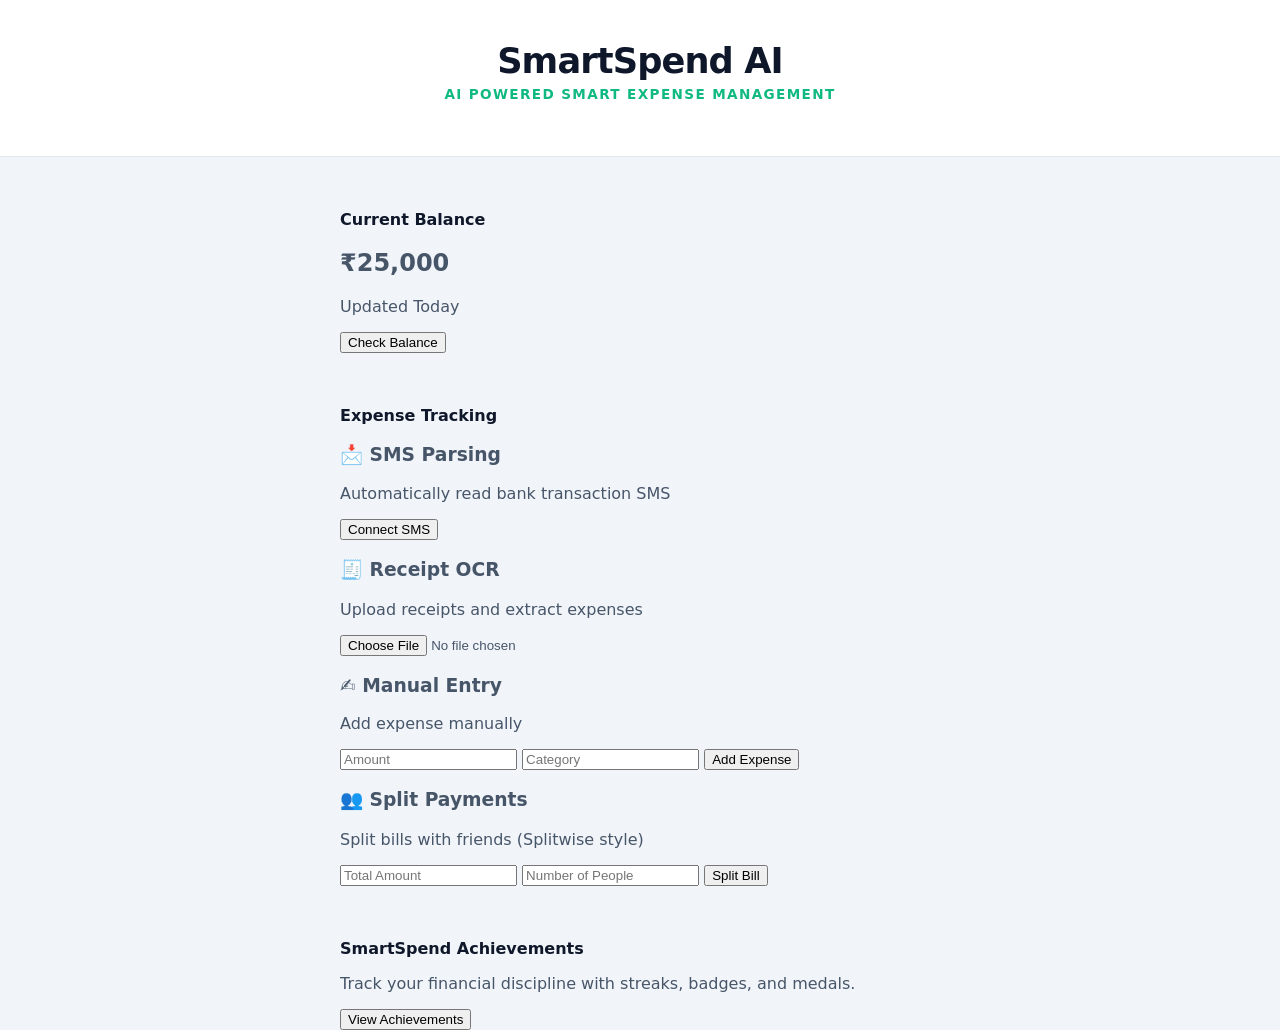
==== templates/index.html @ 368f73b6 "Added challenges feature and gamification updates" ====
<!DOCTYPE html>
<html>

<head>
    <title>SmartSpend AI</title>
    <link rel="stylesheet" href="/static/style.css">
</head>

<body>

<!-- Header -->
<header class="header">
    <h1>SmartSpend AI</h1>
    <p>AI Powered Smart Expense Management</p>
</header>


<!-- Balance Section -->
<section class="balance-section">

    <div class="balance-card">
        <h2>Current Balance</h2>
        <h1 id="balance">₹25,000</h1>
        <p>Updated Today</p>

        <button class="balance-btn">Check Balance</button>
    </div>

</section>


<!-- Expense Tracking -->
<section class="expense-section">

    <h2>Expense Tracking</h2>

    <div class="features">

        <!-- SMS Parsing -->
        <div class="feature-card">
            <h3>📩 SMS Parsing</h3>
            <p>Automatically read bank transaction SMS</p>
            <button>Connect SMS</button>
        </div>

        <!-- Receipt OCR -->
        <div class="feature-card">
            <h3>🧾 Receipt OCR</h3>
            <p>Upload receipts and extract expenses</p>
            <input type="file">
        </div>

        <!-- Manual Entry -->
        <div class="feature-card">
            <h3>✍️ Manual Entry</h3>
            <p>Add expense manually</p>

            <input type="text" placeholder="Amount">
            <input type="text" placeholder="Category">

            <button>Add Expense</button>
        </div>

        <!-- Split Payments -->
        <div class="feature-card">
            <h3>👥 Split Payments</h3>
            <p>Split bills with friends (Splitwise style)</p>

            <input type="text" placeholder="Total Amount">
            <input type="text" placeholder="Number of People">

            <button>Split Bill</button>
        </div>

    </div>

</section>


<!-- Gamification Section -->
<section class="gamification">

    <h2>SmartSpend Achievements</h2>

    <p>Track your financial discipline with streaks, badges, and medals.</p>

    <a href="/gamification">
        <button class="achievement-btn">View Achievements</button>
    </a>

</section>

</body>

</html>
---- static/style.css ----
:root {
    --primary-green: #10b981; /* Success/Growth Green */
    --accent-blue: #3b82f6;   /* Investment/Trust Blue */
    --bg-main: #f1f5f9;       /* Slate 100 */
    --card-white: #ffffff;
    --text-header: #0f172a;   /* Slate 900 */
    --text-body: #475569;     /* Slate 600 */
    --border-subtle: #e2e8f0;
    --shadow-sm: 0 1px 3px rgba(0,0,0,0.1);
    --shadow-md: 0 4px 6px -1px rgba(0,0,0,0.1), 0 2px 4px -1px rgba(0,0,0,0.06);
}

body {
    background-color: var(--bg-main);
    color: var(--text-body);
    font-family: 'Inter', system-ui, -apple-system, sans-serif;
    margin: 0;
    padding: 0;
    display: flex;
    flex-direction: column;
    align-items: center;
}

/* Header: Sophisticated & Minimal */
.header {
    width: 100%;
    background: var(--card-white);
    padding: 40px 0;
    text-align: center;
    border-bottom: 1px solid var(--border-subtle);
}

.header h1 {
    color: var(--text-header);
    font-weight: 800;
    font-size: 2.2rem;
    letter-spacing: -0.025em;
    margin: 0;
}

.header p {
    color: var(--primary-green);
    font-weight: 600;
    text-transform: uppercase;
    font-size: 0.85rem;
    letter-spacing: 0.1em;
    margin-top: 5px;
}

/* Section Spacing */
section {
    width: 90%;
    max-width: 600px;
    margin-top: 40px;
}

h2 {
    font-size: 1rem;
    font-weight: 700;
    color: var(--text-header);
    margin-bottom: 16px;
}

/* Streak Card: The "Hero" Metric */
.streak-card {
    background: linear-gradient(135deg, #0f172a 0%, #1e293b 100%);
    color: white;
    padding: 30px;
    border-radius: 20px;
    text-align: center;
    box-shadow: var(--shadow-md);
    position: relative;
    overflow: hidden;
}

/* Sublte Background Glow for the Streak */
.streak-card::after {
    content: '';
    position: absolute;
    top: -50%;
    right: -20%;
    width: 200px;
    height: 200px;
    background: rgba(16, 185, 129, 0.15);
    filter: blur(50px);
    border-radius: 50%;
}

.streak-card h1 {
    font-size: 3.5rem;
    margin: 0;
    color: #fbbf24; /* Amber Gold for the streak number */
}

.streak-card p {
    margin: 0;
    opacity: 0.8;
    font-weight: 500;
}

/* Smart Spending Grid (Contribution Style) */
.grid {
    display: grid;
    grid-template-columns: repeat(7, 1fr);
    gap: 10px;
    background: var(--card-white);
    padding: 24px;
    border-radius: 16px;
    box-shadow: var(--shadow-sm);
    border: 1px solid var(--border-subtle);
}

.square {
    aspect-ratio: 1/1;
    background-color: #f1f5f9;
    border-radius: 6px;
    transition: all 0.2s ease;
}

.square.active {
    background-color: var(--primary-green);
    border: 2px solid #ecfdf5;
}

.square:hover {
    transform: scale(1.1);
    box-shadow: 0 0 8px rgba(16, 185, 129, 0.3);
}

/* Medals: List Style Achievement */
.medals {
    display: flex;
    flex-direction: column;
    gap: 12px;
}

.medal-card {
    background: var(--card-white);
    padding: 16px 20px;
    border-radius: 12px;
    display: flex;
    justify-content: space-between;
    align-items: center;
    box-shadow: var(--shadow-sm);
    border: 1px solid var(--border-subtle);
}

.medal-card h3 {
    margin: 0;
    font-size: 1rem;
    color: var(--text-header);
}

.medal-card p {
    margin: 0;
    font-weight: 700;
    font-size: 0.85rem;
}

/* Medal Colors with subtle pill background */
.gold { color: #d97706; background: #fef3c7; padding: 4px 10px; border-radius: 20px; }
.silver { color: #475569; background: #f1f5f9; padding: 4px 10px; border-radius: 20px; }
.bronze { color: #92400e; background: #ffedd5; padding: 4px 10px; border-radius: 20px; }
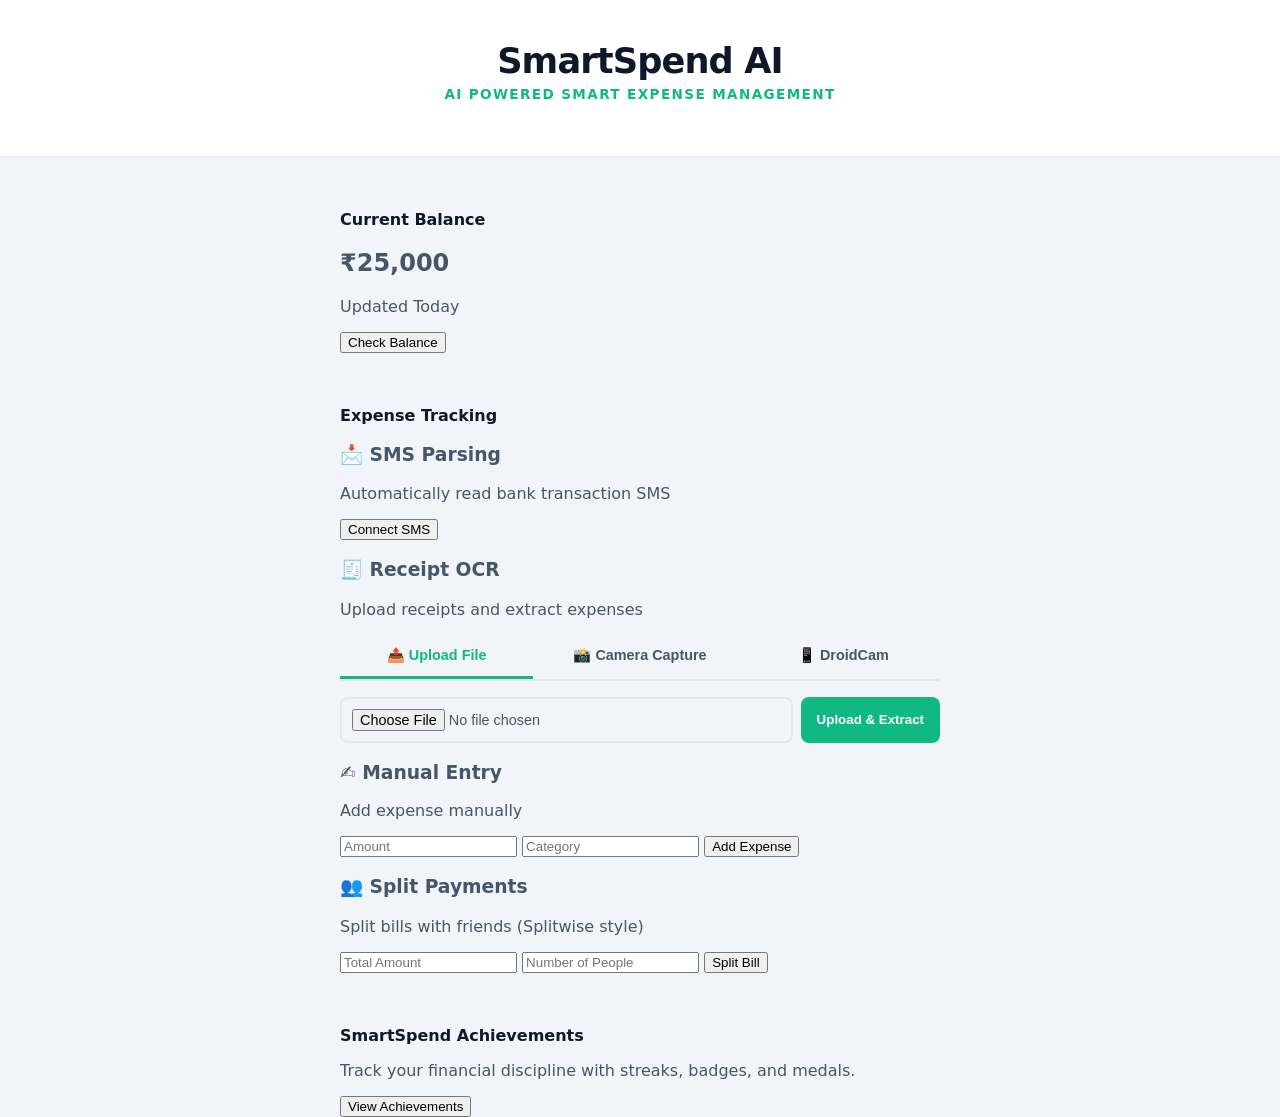
==== commit c04a42d0: "Fix camera access to prioritize front camera and improve fallback handling" ====
--- a/templates/index.html
+++ b/templates/index.html
@@ -47,7 +47,100 @@
         <div class="feature-card">
             <h3>🧾 Receipt OCR</h3>
             <p>Upload receipts and extract expenses</p>
-            <input type="file">
+            
+            <!-- Tabs for Upload vs Camera -->
+            <div class="ocr-tabs">
+                <button class="tab-btn active" onclick="switchOCRTab('upload')">📤 Upload File</button>
+                <button class="tab-btn" onclick="switchOCRTab('camera')">📸 Camera Capture</button>
+                <button class="tab-btn" onclick="switchOCRTab('droidcam')">📱 DroidCam</button>
+            </div>
+
+            <!-- Upload Section -->
+            <div id="uploadTab" class="ocr-tab-content active">
+                <div class="ocr-container">
+                    <input type="file" id="ocrInput" accept="image/*">
+                    <button id="ocrButton" onclick="submitOCR()">Upload & Extract</button>
+                </div>
+            </div>
+
+            <!-- Camera Section -->
+            <div id="cameraTab" class="ocr-tab-content">
+                <div class="camera-container">
+                    <video id="cameraPreview" class="camera-preview" autoplay muted playsinline></video>
+                    <canvas id="captureCanvas" style="display: none;"></canvas>
+                    
+                    <div class="camera-controls">
+                        <button id="startCameraBtn" class="camera-btn" onclick="startCamera()">🎥 Start Camera</button>
+                        <button id="captureBtn" class="camera-btn" onclick="captureFrame()" style="display: none;">📷 Capture</button>
+                        <button id="stopCameraBtn" class="camera-btn" onclick="stopCamera()" style="display: none;">⏹️ Stop</button>
+                    </div>
+
+                    <div id="capturedImage" class="captured-image" style="display: none;">
+                        <img id="capturedImg" src="" alt="Captured Image">
+                        <button onclick="processCapturedImage()" class="process-btn">Extract Text from Image</button>
+                    </div>
+                </div>
+            </div>
+
+            <!-- DroidCam Section -->
+            <div id="droidcamTab" class="ocr-tab-content">
+                <div class="droidcam-container">
+                    <div class="droidcam-setup">
+                        <h4>Connect to DroidCam</h4>
+                        <p>Use your mobile phone as a wireless camera</p>
+                        
+                        <div class="droidcam-inputs">
+                            <input type="text" id="droidcamIp" placeholder="Phone IP Address (e.g., 192.168.1.100)" class="droidcam-input">
+                            <input type="number" id="droidcamPort" placeholder="Port (default: 4747)" value="4747" class="droidcam-input">
+                            <button onclick="connectDroidcam()" class="camera-btn" style="width: 100%;">🔗 Connect to DroidCam</button>
+                        </div>
+                        
+                        <div id="droidcamInfo" class="droidcam-info">
+                            <p><strong>📱 Setup Instructions:</strong></p>
+                            <ol>
+                                <li>Download <strong>DroidCam</strong> app from Google Play Store (Android) or App Store (iOS)</li>
+                                <li>Install and open the DroidCam app on your phone</li>
+                                <li>Enable WiFi on your phone and computer - <strong>they must be on the SAME network</strong></li>
+                                <li>In DroidCam app, tap <strong>"Start Server"</strong> or <strong>"Start WiFi Server"</strong></li>
+                                <li>You'll see your phone's <strong>IP address</strong> displayed in the app (like 192.168.x.x or 10.x.x.x)</li>
+                                <li>Enter that IP address above and click <strong>"🔗 Connect to DroidCam"</strong></li>
+                                <li>Live video should appear below</li>
+                            </ol>
+                            <p><strong>⚙️ Troubleshooting:</strong></p>
+                            <ul>
+                                <li>❌ <strong>"Connection Failed"?</strong> → Check if DroidCam server is actually running on phone</li>
+                                <li>❌ <strong>"Wrong IP?"</strong> → Copy the exact IP from DroidCam app (not your WiFi router IP)</li>
+                                <li>❌ <strong>"Still won't connect?"</strong> → Both devices must be on same WiFi network</li>
+                                <li>❌ <strong>"Network error?"</strong> → Check phone's WiFi is connected, not mobile data</li>
+                                <li>📌 <strong>Default port:</strong> 4747 (usually correct, change only if DroidCam shows different port)</li>
+                            </ul>
+                        </div>
+                    </div>
+                    
+                    <img id="droidcamPreview" class="droidcam-preview" style="display: none;">
+                    
+                    <div id="droidcamControls" class="camera-controls" style="display: none;">
+                        <button id="captureDroidcamBtn" class="camera-btn" onclick="captureDroidcamFrame()">📷 Capture</button>
+                        <button id="disconnectDroidcamBtn" class="camera-btn" onclick="disconnectDroidcam()">🔌 Disconnect</button>
+                    </div>
+                    
+                    <div id="droidcamCapturedImage" class="captured-image" style="display: none;">
+                        <img id="droidcamCapturedImg" src="" alt="Captured Image">
+                        <button onclick="processDroidcamImage()" class="process-btn">Extract Text from Image</button>
+                    </div>
+                </div>
+            </div>
+
+            <!-- Results Display -->
+            <div id="ocrLoading" class="ocr-loading" style="display: none;">
+                <p>Processing image...</p>
+            </div>
+            <div id="ocrResults" class="ocr-results" style="display: none;">
+                <h4>Extracted Text:</h4>
+                <div id="extractedText" class="extracted-text"></div>
+                <button onclick="addFromOCR()" class="add-to-expenses">Add to Expenses</button>
+            </div>
+            <div id="ocrError" class="ocr-error" style="display: none;"></div>
         </div>
 
         <!-- Manual Entry -->
@@ -90,6 +183,7 @@
 
 </section>
 
+<script src="/static/script.js"></script>
 </body>
 
 </html>
--- a/static/style.css
+++ b/static/style.css
@@ -160,4 +160,331 @@
 /* Medal Colors with subtle pill background */
 .gold { color: #d97706; background: #fef3c7; padding: 4px 10px; border-radius: 20px; }
 .silver { color: #475569; background: #f1f5f9; padding: 4px 10px; border-radius: 20px; }
-.bronze { color: #92400e; background: #ffedd5; padding: 4px 10px; border-radius: 20px; }+.bronze { color: #92400e; background: #ffedd5; padding: 4px 10px; border-radius: 20px; }
+
+/* OCR Styles */
+.ocr-container {
+    display: flex;
+    gap: 8px;
+    flex-wrap: wrap;
+    margin-top: 10px;
+}
+
+.ocr-container input[type="file"] {
+    flex: 1;
+    padding: 10px;
+    border: 2px solid var(--border-subtle);
+    border-radius: 8px;
+    font-size: 0.9rem;
+    cursor: pointer;
+    min-width: 150px;
+}
+
+.ocr-container input[type="file"]:focus {
+    outline: none;
+    border-color: var(--primary-green);
+    box-shadow: 0 0 0 3px rgba(16, 185, 129, 0.1);
+}
+
+#ocrButton {
+    padding: 10px 16px;
+    background-color: var(--primary-green);
+    color: white;
+    border: none;
+    border-radius: 8px;
+    cursor: pointer;
+    font-weight: 600;
+    transition: all 0.3s ease;
+}
+
+#ocrButton:hover {
+    background-color: #059669;
+    transform: translateY(-2px);
+    box-shadow: var(--shadow-md);
+}
+
+.ocr-loading {
+    padding: 16px;
+    background-color: #dbeafe;
+    border-left: 4px solid var(--accent-blue);
+    border-radius: 8px;
+    color: var(--accent-blue);
+    margin-top: 12px;
+    text-align: center;
+}
+
+.ocr-results {
+    padding: 16px;
+    background-color: #ecfdf5;
+    border-left: 4px solid var(--primary-green);
+    border-radius: 8px;
+    margin-top: 12px;
+}
+
+.ocr-results h4 {
+    margin-top: 0;
+    color: var(--text-header);
+    font-size: 0.95rem;
+}
+
+.extracted-text {
+    background: white;
+    padding: 12px;
+    border-radius: 6px;
+    max-height: 200px;
+    overflow-y: auto;
+    font-size: 0.85rem;
+    color: var(--text-body);
+    border: 1px solid var(--border-subtle);
+    margin-bottom: 12px;
+}
+
+.add-to-expenses {
+    width: 100%;
+    padding: 10px;
+    background-color: var(--primary-green);
+    color: white;
+    border: none;
+    border-radius: 6px;
+    cursor: pointer;
+    font-weight: 600;
+    transition: all 0.3s ease;
+}
+
+.add-to-expenses:hover {
+    background-color: #059669;
+    transform: translateY(-1px);
+}
+
+.ocr-error {
+    padding: 12px;
+    background-color: #fee2e2;
+    border-left: 4px solid #ef4444;
+    border-radius: 8px;
+    color: #991b1b;
+    margin-top: 12px;
+}
+
+/* OCR Tabs */
+.ocr-tabs {
+    display: flex;
+    gap: 10px;
+    margin-bottom: 16px;
+    border-bottom: 2px solid var(--border-subtle);
+}
+
+.tab-btn {
+    flex: 1;
+    padding: 12px 16px;
+    background: transparent;
+    border: none;
+    border-bottom: 3px solid transparent;
+    color: var(--text-body);
+    font-weight: 600;
+    cursor: pointer;
+    transition: all 0.3s ease;
+    font-size: 0.9rem;
+}
+
+.tab-btn.active {
+    color: var(--primary-green);
+    border-bottom-color: var(--primary-green);
+}
+
+.tab-btn:hover {
+    color: var(--primary-green);
+}
+
+.ocr-tab-content {
+    display: none;
+}
+
+.ocr-tab-content.active {
+    display: block;
+}
+
+/* Camera Container */
+.camera-container {
+    width: 100%;
+}
+
+.camera-preview {
+    width: 100%;
+    max-height: 500px;
+    border-radius: 12px;
+    background-color: #000;
+    margin-bottom: 12px;
+    display: none;
+    object-fit: cover;
+    transform: scaleX(-1); /* Mirror effect for selfie view */
+    -webkit-transform: scaleX(-1);
+}
+
+.camera-preview.active {
+    display: block;
+    animation: fadeIn 0.3s ease-in;
+}
+
+@keyframes fadeIn {
+    from {
+        opacity: 0;
+    }
+    to {
+        opacity: 1;
+    }
+}
+
+/* Camera Controls */
+.camera-controls {
+    display: flex;
+    gap: 8px;
+    flex-wrap: wrap;
+    margin-bottom: 12px;
+}
+
+.camera-btn {
+    flex: 1;
+    padding: 12px 16px;
+    background-color: var(--accent-blue);
+    color: white;
+    border: none;
+    border-radius: 8px;
+    cursor: pointer;
+    font-weight: 600;
+    transition: all 0.3s ease;
+    min-width: 120px;
+    font-size: 0.9rem;
+}
+
+.camera-btn:hover {
+    background-color: #2563eb;
+    transform: translateY(-2px);
+    box-shadow: var(--shadow-md);
+}
+
+.camera-btn:active {
+    transform: translateY(0);
+}
+
+/* Captured Image Display */
+.captured-image {
+    background: white;
+    border-radius: 12px;
+    padding: 12px;
+    border: 2px solid var(--border-subtle);
+    margin-bottom: 12px;
+}
+
+.captured-image img {
+    width: 100%;
+    max-height: 300px;
+    border-radius: 8px;
+    margin-bottom: 12px;
+    object-fit: contain;
+}
+
+.process-btn {
+    width: 100%;
+    padding: 10px;
+    background-color: var(--primary-green);
+    color: white;
+    border: none;
+    border-radius: 6px;
+    cursor: pointer;
+    font-weight: 600;
+    transition: all 0.3s ease;
+}
+
+.process-btn:hover {
+    background-color: #059669;
+    transform: translateY(-1px);
+}
+
+/* DroidCam Styles */
+.droidcam-container {
+    width: 100%;
+}
+
+.droidcam-setup {
+    background: white;
+    padding: 16px;
+    border-radius: 12px;
+    border: 2px solid var(--border-subtle);
+    margin-bottom: 16px;
+}
+
+.droidcam-setup h4 {
+    margin-top: 0;
+    color: var(--text-header);
+    font-size: 1rem;
+}
+
+.droidcam-setup p {
+    color: var(--text-body);
+    margin: 8px 0;
+    font-size: 0.9rem;
+}
+
+.droidcam-inputs {
+    display: flex;
+    flex-direction: column;
+    gap: 10px;
+    margin-bottom: 16px;
+}
+
+.droidcam-input {
+    padding: 10px;
+    border: 2px solid var(--border-subtle);
+    border-radius: 8px;
+    font-size: 0.9rem;
+    font-family: inherit;
+}
+
+.droidcam-input:focus {
+    outline: none;
+    border-color: var(--primary-green);
+    box-shadow: 0 0 0 3px rgba(16, 185, 129, 0.1);
+}
+
+.droidcam-info {
+    background-color: #f0fdf4;
+    border-left: 4px solid var(--primary-green);
+    padding: 12px;
+    border-radius: 6px;
+    font-size: 0.85rem;
+    color: var(--text-body);
+}
+
+.droidcam-info ol {
+    margin: 8px 0;
+    padding-left: 20px;
+}
+
+.droidcam-info li {
+    margin: 4px 0;
+}
+
+.droidcam-preview {
+    width: 100%;
+    max-height: 500px;
+    border-radius: 12px;
+    margin-bottom: 12px;
+    object-fit: contain;
+    background-color: #000;
+    animation: fadeIn 0.5s ease-in;
+}
+
+@keyframes fadeInDroidcam {
+    from {
+        opacity: 0;
+        transform: scale(0.95);
+    }
+    to {
+        opacity: 1;
+        transform: scale(1);
+    }
+}
+
+.droidcam-preview {
+    animation: fadeInDroidcam 0.5s ease-in;
+}
